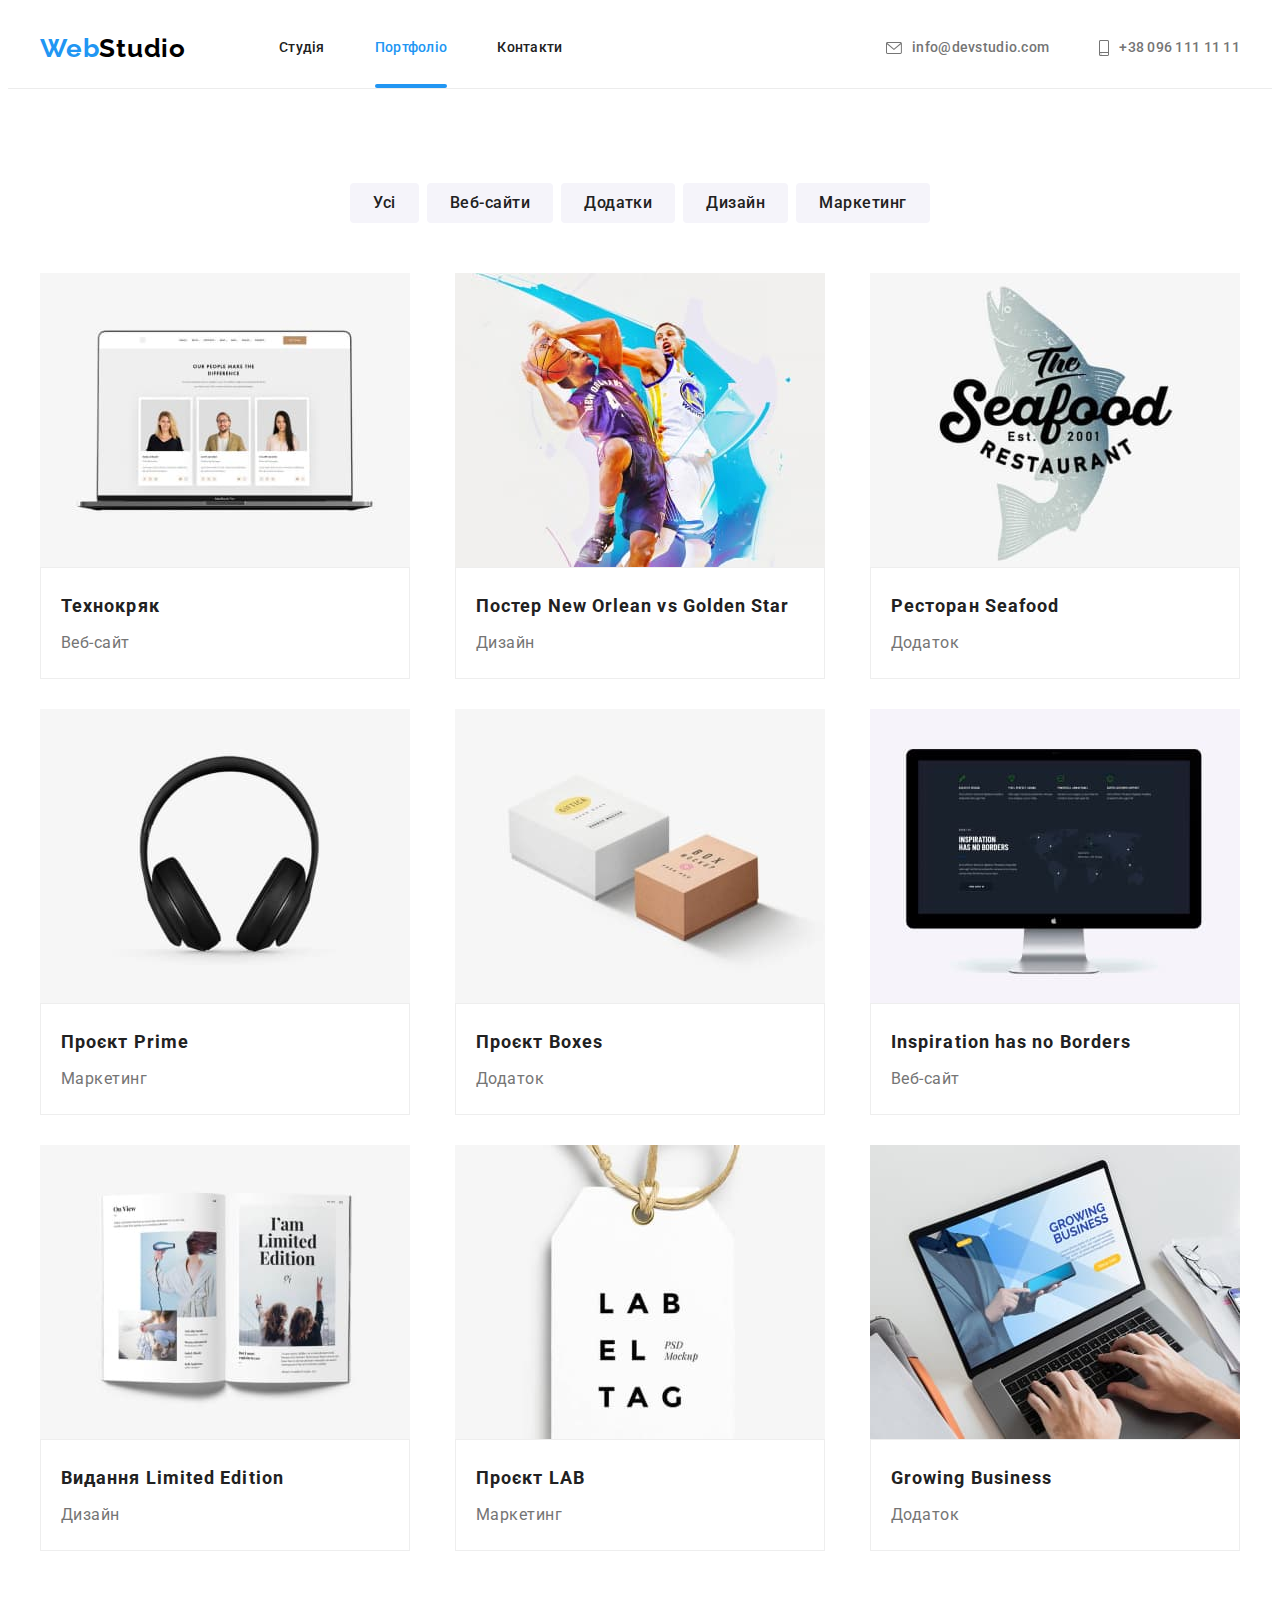
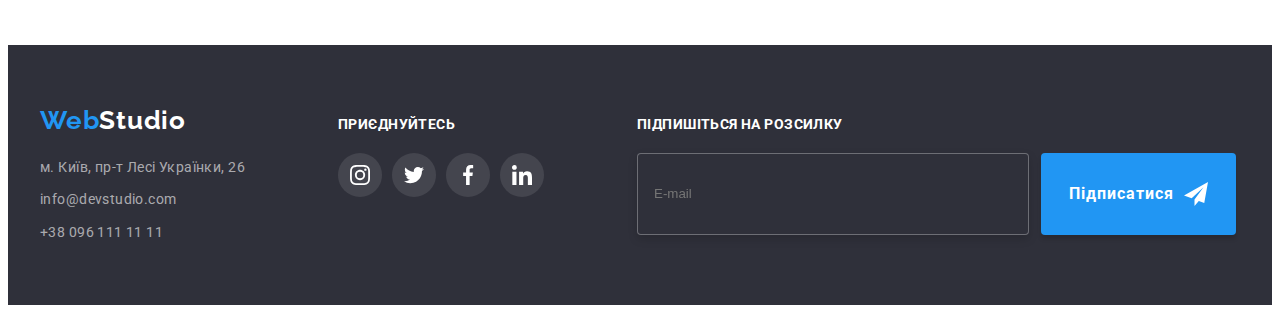
==== portfolio.html @ ab4fc5de "start" ====
<!DOCTYPE html>
<html lang="uk">
  <head>
    <meta charset="UTF-8" />
    <meta http-equiv="X-UA-Compatible" content="IE=edge" />
    <meta name="viewport" content="width=device-width, initial-scale=1.0" />
    <title>Портфоліо</title>
    <link rel="preconnect" href="https://fonts.googleapis.com" />
    <link rel="preconnect" href="https://fonts.gstatic.com" crossorigin />
    <link
      href="https://fonts.googleapis.com/css2?family=Raleway:wght@700&family=Roboto:wght@400;500;700;900&display=swap"
      rel="stylesheet"
    />
    <link
      rel="stylesheet"
      href="https://cdnjs.cloudflare.com/ajax/libs/modern-normalize/1.1.0/modern-normalize.min.css"
      integrity="sha512-wpPYUAdjBVSE4KJnH1VR1HeZfpl1ub8YT/NKx4PuQ5NmX2tKuGu6U/JRp5y+Y8XG2tV+wKQpNHVUX03MfMFn9Q=="
      crossorigin="anonymous"
      referrerpolicy="no-referrer"
    />
    <link rel="stylesheet" href="./css/styles.css" />
  </head>
  <body>
    <header class="header">
      <div class="container">
        <div class="header-nav">
          <nav class="nav">
            <a href="./index.html" lang="en" class="logo"
              >Web<span class="logo-black">Studio</span></a
            >
            <ul class="site-nav">
              <li class="link-nav"><a href="./index.html" class="link-menu">Студія</a></li>
              <li class="link-nav">
                <a href="./portfolio.html" class="link-current">Портфоліо</a>
              </li>
              <li class="link-nav"><a href="#" class="link-menu">Контакти</a></li>
            </ul>
          </nav>
          <ul class="contact">
            <li class="link-nav">
              <a href="mailto:info@devstudio.com" class="link">
                <svg class="contact-icon" width="16" height="12">
                  <use href="./images/icons.svg#icon-envelope"></use>
                </svg>
                info@devstudio.com
              </a>
            </li>
            <li class="link-nav">
              <a href="tel:+380961111111" class="link">
                <svg class="contact-icon" width="10" height="16">
                  <use href="./images/icons.svg#icon-smartphone"></use>
                </svg>
                +38 096 111 11 11</a
              >
            </li>
          </ul>
        </div>
      </div>
    </header>
    <main>
      <section class="section">
        <div class="container">
          <h1 class="visually-hidden">Портфоліо</h1>
          <h2 class="visually-hidden">Фільтр</h2>
          <ul class="filter">
            <li class="filter-liste"><button type="button" class="button">Усі</button></li>
            <li class="filter-liste"><button type="button" class="button">Веб-сайти</button></li>
            <li class="filter-liste"><button type="button" class="button">Додатки</button></li>
            <li class="filter-liste"><button type="button" class="button">Дизайн</button></li>
            <li class="filter-liste"><button type="button" class="button">Маркетинг</button></li>
          </ul>
          <h2 class="visually-hidden">Список робіт</h2>
          <ul class="list-work">
            <li class="portfolio-item">
              <div class="card-thumb">
                 <img src="./images/project1.jpg" alt="Макбук із зображенням трьох людей" width="370" />
              <div class="card-overlay">           
              <p class="text-overlay">Ресурс пропонує комплексні пропозиції з різним рівнем функціоналу та сервісів. Все це дозволить відвідувачу отримати вичерпні відомості про компанію чи приватну особу.</p>
              </div>
              </div>
              <div class="container-work">
                <h3 class="title-list">Технокряк</h3>
                <p>Веб-сайт</p>
              </div>
            </li>
            <li class="portfolio-item">
              <div class="card-thumb">
                 <img src="./images/project2.jpg" alt="Два баскетболіста з м'ячем" width="370" />
              <div class="card-overlay">           
              <p class="text-overlay">Ресурс пропонує комплексні пропозиції з різним рівнем функціоналу та сервісів. Все це дозволить відвідувачу отримати вичерпні відомості про компанію чи приватну особу.</p>
              </div>
              </div>
              <div class="container-work">
                <h3 class="title-list">Постер New Orlean vs Golden Star</h3>
                <p>Дизайн</p>
              </div>
            </li>
            <li class="portfolio-item">
              <div class="card-thumb">
                  <img src="./images/project3.jpg" alt="Логотип ресторану" width="370" />
              <div class="card-overlay">           
              <p class="text-overlay">Ресурс пропонує комплексні пропозиції з різним рівнем функціоналу та сервісів. Все це дозволить відвідувачу отримати вичерпні відомості про компанію чи приватну особу.</p>
              </div>
              </div>
              <div class="container-work">
                <h3 class="title-list">Ресторан Seafood</h3>
                <p>Додаток</p>
              </div>
            </li>
            <li class="portfolio-item">
              <div class="card-thumb">
                  <img src="./images/project4.jpg" alt="Чорні навушники" width="370" />
              <div class="card-overlay">           
              <p class="text-overlay">Ресурс пропонує комплексні пропозиції з різним рівнем функціоналу та сервісів. Все це дозволить відвідувачу отримати вичерпні відомості про компанію чи приватну особу.</p>
              </div>
              </div>
              <div class="container-work">
                <h3 class="title-list">Проєкт Prime</h3>
                <p>Маркетинг</p>
              </div>
            </li>
            <li class="portfolio-item">
              <div class="card-thumb">
                 <img src="./images/project5.jpg" alt="Дві картонні коробки" width="370" />
              <div class="card-overlay">           
              <p class="text-overlay">Ресурс пропонує комплексні пропозиції з різним рівнем функціоналу та сервісів. Все це дозволить відвідувачу отримати вичерпні відомості про компанію чи приватну особу.</p>
              </div>
              </div>
              <div class="container-work">
                <h3 class="title-list">Проєкт Boxes</h3>
                <p>Додаток</p>
              </div>
            </li>
            <li class="portfolio-item">
              <div class="card-thumb">
                  <img src="./images/project6.jpg" alt="Монітор із зображенням сайту" width="370" />
              <div class="card-overlay">           
              <p class="text-overlay">Ресурс пропонує комплексні пропозиції з різним рівнем функціоналу та сервісів. Все це дозволить відвідувачу отримати вичерпні відомості про компанію чи приватну особу.</p>
              </div>
              </div>
              <div class="container-work">
                <h3 class="title-list">Inspiration has no Borders</h3>
                <p>Веб-сайт</p>
              </div>
            </li>
            <li class="portfolio-item">
              <div class="card-thumb">
                   <img src="./images/project7.jpg" alt="Глянцевий журнал" width="370" />
              <div class="card-overlay">           
              <p class="text-overlay">Ресурс пропонує комплексні пропозиції з різним рівнем функціоналу та сервісів. Все це дозволить відвідувачу отримати вичерпні відомості про компанію чи приватну особу.</p>
              </div>
              </div>
              <div class="container-work">
                <h3 class="title-list">Видання Limited Edition</h3>
                <p>Дизайн</p>
              </div>
            </li>
            <li class="portfolio-item">
              <div class="card-thumb">
                  <img src="./images/project8.jpg" alt="Бірка" width="370" />
              <div class="card-overlay">           
              <p class="text-overlay">Ресурс пропонує комплексні пропозиції з різним рівнем функціоналу та сервісів. Все це дозволить відвідувачу отримати вичерпні відомості про компанію чи приватну особу.</p>
              </div>
              </div>
              <div class="container-work">
                <h3 class="title-list">Проєкт LAB</h3>
                <p>Маркетинг</p>
              </div>
            </li>
            <li class="portfolio-item">
              <div class="card-thumb">
                  <img src="./images/project9.jpg" alt="Людина працює за ноутбуком" width="370" />
              <div class="card-overlay">           
              <p class="text-overlay">Ресурс пропонує комплексні пропозиції з різним рівнем функціоналу та сервісів. Все це дозволить відвідувачу отримати вичерпні відомості про компанію чи приватну особу.</p>
              </div>
              </div>
              <div class="container-work">
                <h3 class="title-list">Growing Business</h3>
                <p>Додаток</p>
              </div>
            </li>
          </ul>
        </div>
      </section>
    </main>
    <footer>
      <div class="container">
        <div class="section-footer">
        <div class="section-address">
          <a href="./index.html" lang="en" class="logo-footer"
            >Web<span class="logo-white">Studio</span></a
          >
          <address class="address">
            <ul>
              <li class="link-footer">
                <a
                  class="map"
                  href="https://goo.gl/maps/W8Mo3k8APGKfxBTi7"
                  target="_blank"
                  rel="noopener noreferrer nofollow"
                >
                  <span class="contact-footer">м. Київ, пр-т Лесі Українки, 26</span></a
                >
              </li>
              <li class="link-footer">
                <a href="mailto:info@devstudio.com" lang="en" class="contact-footer"
                  >info@devstudio.com</a
                >
              </li>
              <li class="link-footer">
                <a href="tel:+380961111111" class="contact-footer">+38 096 111 11 11</a>
              </li>
            </ul>
          </address>
        </div>
        <div class="section-net-link">
          <h2 class="footer-titel">Приєднуйтесь</h2>
          <ul class="footer-net-list">
            <li class="footer-net-item">
              <a href="" class="footer-net-link">
                <svg class="footer-net-icon" width="20" height="20">
                  <use href="./images/icons.svg#icon-instagram"></use>
                </svg>
              </a>
            </li>
            <li class="footer-net-item">
              <a href="" class="footer-net-link">
                <svg class="footer-net-icon" width="20" height="20">
                  <use href="./images/icons.svg#icon-twitter"></use>
                </svg>
              </a>
            </li>
            <li class="footer-net-item">
              <a href="" class="footer-net-link">
                <svg class="footer-net-icon" width="20" height="20">
                  <use href="./images/icons.svg#icon-facebook"></use>
                </svg>
              </a>
            </li>
            <li class="footer-net-item">
              <a href="" class="footer-net-link">
                <svg class="footer-net-icon" width="20" height="20">
                  <use href="./images/icons.svg#icon-linkedin"></use>
                </svg>
              </a>
            </li>
          </ul>
        </div>

        <div class="form-box">
          <h3 class="footer-titel">Підпишіться на розсилку</h3>
          <form name="footer-form">
        <div class="footer-subscribe">
            <input class="footer-input" type="email" name="person-mail" placeholder="E-mail">      
          <button type="submit" class="form-footer-button">
            Підписатися
          <svg class="icon-send" width="24" height="24">
           <use href="./images/icons.svg#icon-icon-send"></use>
          </svg>
          </button>
        </div>
          </form>
        </div>

        </div>
        </div>
      </div>
    </footer>
  </body>
</html>
---- css/styles.css ----
:root {
--title-text-color: #212121; 
--primary-text-color: #757575; 
--accent-text-color: #2196F3;
--primary-white-color: #FFFFFF;
--secondary-white-color: #F5F5F5;
--tertiary-white-color: #F5F4FA;
--primary-dark-color: #2F303A;
--contact-footer-color: rgba(255, 255, 255, 0.6);
--logo-black-color: #000000;
--icon-color: #AFB1B8;
--border-form: rgba(33, 33, 33, 0.2);
}

body {
    font-family: 'Roboto', sans-serif;
    color: var(--primary-text-color);
    font-weight: 400;
    letter-spacing: 0.03em;
}
ul {
    list-style: none;
}
h1, h2, h3, h4, h5, h6, p, ul {
    margin: 0;
    padding: 0;
}
.container {
    width: 1200px;
    margin: 0 auto;
    padding: 0 15px;
}
.section,
.team,
.work,
.clients {
padding: 94px 0;
}
.preference{
padding: 94px 0 0;
}

/* хєдєр */
.header {
    background-color:var(--primary-white-color);
    font-weight: 500;
    font-size: 14px;
    line-height: 1.14;
    letter-spacing: 0.02em;
    border-bottom:1px solid rgba(236, 236, 236, 1);
}
.header-nav{
        display: flex;
        align-items: center;
        justify-content: space-between;
    }
.nav{
    display: flex;
    align-items: center;
    justify-content: space-between;
}
.site-nav {
    display: flex;
    align-items: center;
    justify-content: space-between;
}
.link-nav:not(:last-child){
    margin-right: 50px;
}
.contact {
    display: flex;
    align-items: center;
    justify-content: space-between;
}
.link {
    display: flex;
    align-items: center;
    justify-content: center;
    padding: 32px 0;
    color: var(--primary-text-color);
    text-decoration: none;
    transition-property: color;
    transition-duration: 250ms;
    transition-timing-function: cubic-bezier(0.4, 0, 0.2, 1);
}
.contact-icon {
    fill: currentColor;
    margin-right: 10px;
}
.site-nav :hover,
.site-nav :focus {
    color: var(--accent-text-color);
}
.link-menu {
    display: block;
    padding: 32px 0;
    color: var(--title-text-color);
    text-decoration: none;
    transition-property: color;
    transition-duration: 250ms;
    transition-timing-function: cubic-bezier(0.4, 0, 0.2, 1);
}
.link-current {
    position: relative;
    display: block;    
    padding: 32px 0;
    color: var(--accent-text-color);
    text-decoration: none;
}

.link-current::after {
    content: '';
    position: absolute;
    left: 0;
    bottom: 0;
    display: block;
    width: 100%;
    height: 4px;
    background-color: var(--accent-text-color);
    border-radius: 2px;

}

.contact :hover,
.contact :focus {
    color: var(--accent-text-color);
}
.logo, .logo-black {
    font-family: 'Raleway', sans-serif;
    font-weight: 700;
    font-size: 26px;
    line-height: 1.19;
    letter-spacing: 0.03em;
}
.logo {
    color: var(--accent-text-color);
    text-decoration: none;
    margin-right: 93px;
}
.logo-black {
    color: var(--logo-black-color);
}
/* мєйн */
.hero {
    background-color: var(--primary-dark-color);
    padding: 200px 0;
    text-align: center;  
}
.hero-title{
    width: 696px;
    margin: 0 auto;
    margin-bottom: 40px;
    color: var(--primary-white-color);
    font-weight: 900;
    font-size: 44px;
    line-height: 1.5;
    letter-spacing: 0.06em;
    text-transform: uppercase;
}
.button-hero {
    padding: 10px 32px;
    font-family: inherit;
    background-color: var(--accent-text-color);
    color: var(--primary-white-color);
    font-weight: 700;
    font-size: 16px;
    line-height: 1.87;
    letter-spacing: 0.06em;
    text-align: center;
    box-shadow: 0px 4px 4px rgba(0, 0, 0, 0.15);
    border-radius: 4px;
    border: 1px solid transparent;
    cursor: pointer;
}

/* модальне вікно */
.backdrop {
    position: fixed;
    top: 0;
    left: 0;
    width: 100%;
    height: 100%;
    background-color: rgba(0, 0, 0, 0.2);
    opacity: 1;
    transition: opacity 250ms, visibility 250ms;
    text-align: left;
}

.backdrop.is-hidden {
    opacity: 0;
    visibility: hidden;
    pointer-events: none;
}

.modal {
    position: absolute;
    top: 50%;
    left: 50%;
    transform: translate(-50%, -50%);
    padding: 40px 39px 40px 41px;

    min-width: 528px;
    min-height: 581px;

    background-color: var(--primary-white-color);
    box-shadow: 0px 1px 3px rgba(0, 0, 0, 0.12), 0px 1px 1px rgba(0, 0, 0, 0.14), 0px 2px 1px rgba(0, 0, 0, 0.2);
    border-radius: 4px;
}

/* form */

.modal-title {
    font-weight: 700;
    font-size: 20px;
    line-height: 1.15;
    text-align: center;
    letter-spacing: 0.03em;
    margin-bottom: 12px;
    z-index: 999999;
    
    color: var(--title-text-color);

}

.close-button {
    position: absolute;
    top: 8px;
    right: 8px;
    width: 30px;
    height: 30px;
    display: flex;
    align-items: center;
    justify-content: center;
    background-color: var(--primary-white-color);
    border: 1px solid rgba(0, 0, 0, 0.1);
    border-radius: 50%;
    cursor: pointer;
}

.close-button:hover .close-icon {
    fill: var(--accent-text-color);
}

.form-label {
    display: block;
    font-size: 12px;
    line-height: 1.17;
    letter-spacing: 0.01em;
    margin-bottom: 4px;
}

.form-control {
    position: relative;
    margin-bottom: 10px;
}

.form-input {
    width: 100%;
    height: 40px;
    padding: 11px 12px 11px 42px;
    border: 1px solid var(--border-form);
    border-radius: 4px;
    outline: none;
    cursor: pointer;
}

.form-input:hover,
.form-input:focus {
    border-color: var(--accent-text-color);
}

.form-icon {
    position: absolute;
    left: 12px;
    top: 50%;
    transform: translateY(-50%);
    fill: var(--title-text-color);
}

.form-input:hover + .form-icon,
.form-input:focus + .form-icon{
    fill: var(--accent-text-color);
}

.form-textarea {
    width: 100%;
    height: 120px;
    padding: 12px 16px;
    margin-bottom: 20px;
    border: 1px solid var(--border-form);
    border-radius: 4px;
    resize: none;
    outline: none;
    cursor: pointer;
}

.form-textarea:hover,
.form-textarea:focus {
    fill: var(--accent-text-color);
}

.checkbox-control {
    position: relative;
    display: flex;
    align-items: center;
    justify-content: center;
    margin-bottom: 30px;
}

.terms-contract {
    color: var(--accent-text-color);
}

.checkbox-input {
    appearance: none;
    -webkit-appearance: none;
    -moz-appearance: none;
}

.checkbox-label {
    display: block;
    margin-left: 8px;
    font-size: 14px;
    line-height: 1.71;
}

.icon-check {
    position: absolute;
    top: 50%;
    left: 8px;
    width: 16px;
    height: 15px;
    transform: translateY(-50%);
    border: 2px solid var(--title-text-color);
    border-radius: 2px;
    transition: background-color 250ms cubic-bezier(0.4, 0, 0.2, 1);
}

.checkbox-input:checked + .icon-check {
    background-color: var(--accent-text-color);
    border: 0;
}

.form-button {
    display: block;
    margin: 0 auto;
    padding: 10px 52px;
    font-family: inherit;
    background-color: var(--accent-text-color);
    color: var(--primary-white-color);
    font-weight: 700;
    font-size: 16px;
    line-height: 1.87;
    letter-spacing: 0.06em;
    text-align: center;
    box-shadow: 0px 4px 4px rgba(0, 0, 0, 0.15);
    border-radius: 4px;
    border: 1px solid transparent;
    cursor: pointer;
}

/* overlay */
.hero {
    max-width: 1600px;
    height: 600px;
    margin-left: auto;
    margin-right: auto;
    background-image: linear-gradient(
        rgba(47, 48, 58, 0.4),
        rgba(47, 48, 58, 0.4)
    ),
    url(../images/overlay.jpg);
}

.preference {
    font-size: 14px;
    line-height: 1.7;
}

.preference-link-icon{
    display: flex;
    justify-content: center;
    align-items: center;
    width: 270px;
    height: 120px;
    background: var(--tertiary-white-color);
    border-radius: 4px;
    margin-bottom: 30px;
}

.preference-list{
    display: flex;
}
.preference-paragraph{
    width: 270px;
}
.preference-paragraph:not(:last-child){
    margin-right: 30px;
}
.preference,
.work,
.clients {
    background-color: var(--primary-white-color);
}
.preference-title {
    color: var(--title-text-color);
    font-weight: 700;
    font-size: 14px;
    line-height: 1.14;
    text-transform: uppercase;
    margin-bottom: 10px;
}
.work-card {
    position: relative;
    display: flex;
    justify-content: center;
}
.work-card::before {
    content: '';
    position: absolute;
    bottom: 0;
    width: 100%;
    height: 70px;
    background-color:rgba(47, 48, 58, 0.8);
}
.activity-title {
    position: absolute;
    bottom: 0;
    padding: 27px 0;
    font-weight: 700;
    font-size: 14px;
    line-height: 1.14;
    text-align: center;
    letter-spacing: 0.03em;
    text-transform: uppercase;
    color: var(--primary-white-color)
}

.work-title,
.team-title,
.clients-title{
    color: var(--title-text-color);
    font-weight: 700;
    font-size: 36px;
    line-height: 1.17;
    text-align: center;
    margin-bottom: 50px;
}
.work-list {
    display: flex;
}
.work-paragraph:not(:last-child) {
    margin-right: 30px;
}
/* nasha komanda */
.team {
    background-color: var(--tertiary-white-color);
    font-size: 16px;
    line-height: 1.19;
}
.team-list {
    display: flex;
    gap: 30px;
}
.team-paragraph {
    box-shadow: 0px 1px 3px rgba(0, 0, 0, 0.12),
    0px 1px 1px rgba(0, 0, 0, 0.14),
    0px 2px 1px rgba(0, 0, 0, 0.2);
}
.container-card {
    padding: 30px;
    text-align: center;
    background: var(--primary-white-color);
    border-radius: 0px 0px 4px 4px;
}
.name {
    color: var(--title-text-color);
    font-weight: 500;
    font-size: 16px;
    line-height: 1.19;
    margin-bottom: 10px;
}
.specialty {
    margin-bottom: 16px;
}
.net-list {
    display: flex;
    justify-content: center;
    gap: 10px;
}
.net-link {
    width: 44px;
    height: 44px;
    display: flex;
    align-items: center;
    justify-content: center;
    background-color: var(--primary-white-color);
    border-radius: 50%;
    color: var(--icon-color);
    transition-property: color, background-color;
    transition-duration: 250ms;
    transition-timing-function: cubic-bezier(0.4, 0, 0.2, 1);
}
.net-icon {
    fill: currentColor;
}
.net-link:hover,
.net-link:focus{
    background-color: var(--accent-text-color);
    color: var(--primary-white-color);
}

.clients-list {
    display: flex;
    gap: 30px;
}
.clients-paragraph {
    width: calc((100% - 150px) / 6);
}

.clients-link {
    width: 100%;
    height: 92px;
    border: 1px solid #AFB1B8;
    border-radius: 4px;
    display: flex;
    align-items: center;
    justify-content: center;
    color: var(--icon-color);
    transition-property: color, border-color;
    transition-duration: 250ms;
    transition-timing-function: cubic-bezier(0.4, 0, 0.2, 1);
}
.clients-icon {
    fill: currentColor;
}
.clients-link:hover,
.clients-link:focus {
    border-color: var(--accent-text-color);
    color: var(--accent-text-color);
}
/* футер */
footer {
    background-color: var(--primary-dark-color);
    padding: 60px 0;
}
.logo-footer,
.logo-white {
    font-family: 'Raleway', sans-serif;
    font-weight: 700;
    font-size: 26px;
    line-height: 1.19;
    letter-spacing: 0.03em;
}
.logo-footer {
    color: var(--accent-text-color);
    text-decoration: none;
    display: block;
    margin-bottom: 20px;
}
.logo-white {
    color: var(--primary-white-color);
}
.address {
    font-style: normal;
    font-weight: 400;
    font-size: 14px;
    line-height: 1.7;
    letter-spacing: 0.03em;
    cursor: pointer;
}
.link-footer:not(:last-child){
    margin-bottom: 9px;
}
.contact-footer,
.contact-footer-map,
.map {
    text-decoration: none;
    transition-property: color;
    transition-duration: 250ms;
    transition-timing-function: cubic-bezier(0.4, 0, 0.2, 1);
}

.contact-footer-map,
.map {
    color: var(--primary-white-color);
}

.contact-footer {
    color: var(--contact-footer-color);
}

.address :hover,
.address :focus {
    color: var(--accent-text-color);
}

.footer-titel {
    font-size: 14px;
    line-height: 1.14;
    letter-spacing: 0.03em;
    text-transform: uppercase;
    color: var(--primary-white-color);
    margin-bottom: 20px;
}
.footer-net-list {
    display: flex;
    justify-content: center;
    gap: 10px;
}
.section-footer {
    display: flex;
    align-items: baseline;
    justify-content: flex-start;
    gap: 93px;
}
.section-net-link {
    display: flex;
    flex-direction: column;
}

.footer-net-link {
    width: 44px;
    height: 44px;
    display: flex;
    align-items: center;
    justify-content: center;
    background-color: rgba(255, 255, 255, 0.1);;
    border-radius: 50%;
    color: var(--primary-white-color);
    transition-property: background-color;
    transition-duration: 250ms;
    transition-timing-function: cubic-bezier(0.4, 0, 0.2, 1);
}

.footer-net-icon {
    fill: currentColor;
}

.footer-net-link:hover,
.footer-net-link:focus {
    background-color: var(--accent-text-color);
}

.form-box {
    display: flex;
    flex-direction: column;
}

.footer-subscribe {
    display: flex;
    justify-content: center;
    gap: 12px;
}

.footer-input {
    width: 358px;
    height: 50px;
    border: 1px solid rgba(255, 255, 255, 0.3);
    filter: drop-shadow(0px 4px 4px rgba(0, 0, 0, 0.15));
    border-radius: 4px;
    background-color: var(--primary-dark-color);
    padding: 15px 16px;
    color: rgba(255, 255, 255, 0.6);;
    outline: none;
}

.form-footer-button {
    display: flex;
    align-items: center;
    gap: 10px;
    padding: 10px 28px;
    font-family: inherit;
    background-color: var(--accent-text-color);
    color: var(--primary-white-color);
    fill: var(--primary-white-color);
    font-weight: 700;
    font-size: 16px;
    line-height: 1.87;
    letter-spacing: 0.06em;
    text-align: center;
    box-shadow: 0px 4px 4px rgba(0, 0, 0, 0.15);
    border-radius: 4px;
    border: none;
    cursor: pointer;
}

/* portfolio */
.portfolio {
    background-color: var(--primary-white-color);
}
.filter {
    display: flex;
    justify-content: center;
    margin-bottom: 50px;
}
.filter-liste:not(:last-child) {
    margin-right: 8px;
}
.button {
    font-family: 'Roboto', sans-serif;
    color: var(--title-text-color);
    background-color: var(--tertiary-white-color);
    font-weight: 500;
    font-size: 16px;
    line-height: 1.62;
    letter-spacing: 0.03em;
    text-align: center;
    padding: 6px 22px;
    border-radius: 4px;
    cursor: pointer;
    border: 1px solid transparent;
    transition-property: color, background-color, box-shadow;
    transition-duration: 250ms;
    transition-timing-function: cubic-bezier(0.4, 0, 0.2, 1);
}
.filter .button:hover,
.filter .button:focus {
    color: var(--primary-white-color);
    background-color: var(--accent-text-color);
    box-shadow: 0px 3px 1px rgba(0, 0, 0, 0.1), 0px 1px 2px rgba(0, 0, 0, 0.08), 0px 2px 2px rgba(0, 0, 0, 0.12);
}
.list-work{
    display: flex;
    justify-content: space-between;
    flex-wrap: wrap;
    gap: 30px;
}
.list-work {
    font-size: 16px;
    line-height: 1.87;
}

.card-thumb {
    position: relative;
    overflow: hidden;
}
.card-thumb:hover .card-overlay,
.card-thumb:focus .card-overlay{
    opacity: 1;
    transform: translateY(0);
}
.card-overlay {
    position: absolute;
    top: 0;
    left: 0;
    width: 100%;
    height: 100%;
    background-color:rgba(33, 150, 243, 0.9);

    transform: translateY(100%);
    opacity: 0;
    transition: transform 250ms cubic-bezier(0.4, 0, 0.2, 1),
    opacity 250ms cubic-bezier(0.4, 0, 0.2, 1);
}

.text-overlay {
    padding: 63px 24px;
    font-weight: 400;
    font-size: 18px;
    line-height: 1.56;
    letter-spacing: 0.03em;
    color: var(--primary-white-color);
    
}

.container-work {
    padding: 20px;
    background: var(--primary-white-color);
    border: 1px solid #EEEEEE;
}
.portfolio-item{
    transition-property: box-shadow;
    transition-duration: 250ms;
    transition-timing-function: cubic-bezier(0.4, 0, 0.2, 1);
    cursor: pointer;
}
.portfolio-item:hover{
    box-shadow: 0px 1px 1px rgba(0, 0, 0, 0.12), 0px 4px 4px rgba(0, 0, 0, 0.06), 1px 4px 6px rgba(0, 0, 0, 0.16);
}
.title-list {
    color: var(--title-text-color);
    font-weight: 700;
    font-size: 18px;
    line-height: 2;
    letter-spacing: 0.06em;
    margin-bottom: 4px;
}
img {
    display: block;
    max-width: 100%;
    height: auto;
}

.visually-hidden {
    position: absolute;
    white-space: nowrap;
    width: 1px;
    height: 1px;
    overflow: hidden;
    border: 0;
    padding: 0;
    clip: rect(0 0 0 0);
    clip-path: inset(50%);
    margin: -1px;
}
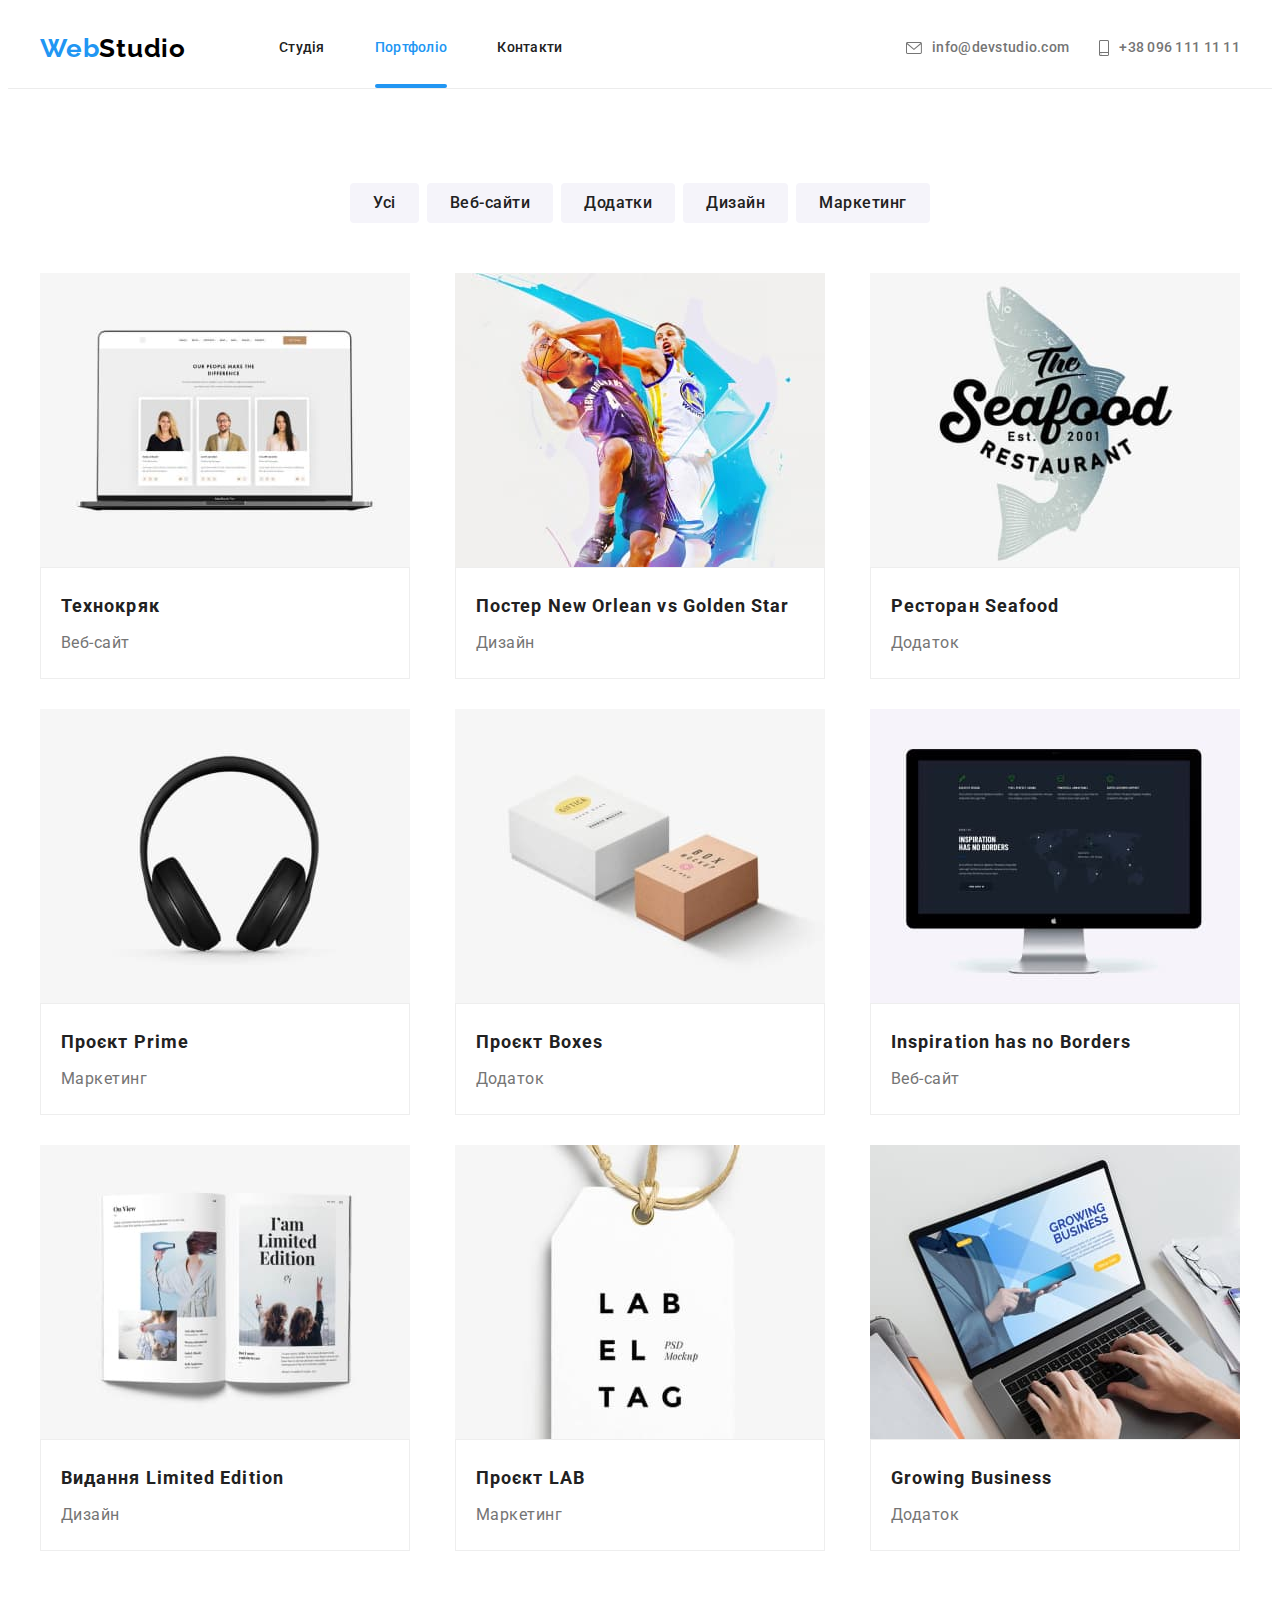
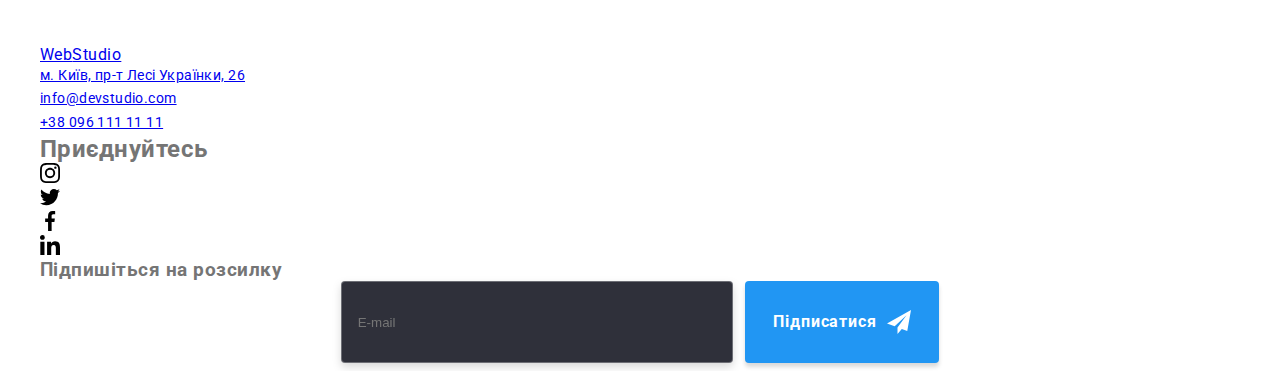
==== commit edc2de98: "bem" ====
--- a/portfolio.html
+++ b/portfolio.html
@@ -23,36 +23,29 @@
   <body>
     <header class="header">
       <div class="container">
-        <div class="header-nav">
+        <div class="header__nav-link">
           <nav class="nav">
-            <a href="./index.html" lang="en" class="logo"
-              >Web<span class="logo-black">Studio</span></a
+            <a class="logo" href="./index.html" lang="en" 
+              >Web<span class="logo__header">Studio</span></a
             >
-            <ul class="site-nav">
-              <li class="link-nav"><a href="./index.html" class="link-menu">Студія</a></li>
-              <li class="link-nav">
-                <a href="./portfolio.html" class="link-current">Портфоліо</a>
-              </li>
-              <li class="link-nav"><a href="#" class="link-menu">Контакти</a></li>
+            <ul class="nav__list">
+              <li class="nav__item"><a href="./index.html" class="nav__link">Студія</a></li>
+              <li class="nav__item"><a href="./portfolio.html" class="nav__link nav__link--current">Портфоліо</a></li>
+              <li class="nav__item"><a href="#" class="nav__link">Контакти</a></li>
             </ul>
           </nav>
-          <ul class="contact">
-            <li class="link-nav">
-              <a href="mailto:info@devstudio.com" class="link">
-                <svg class="contact-icon" width="16" height="12">
-                  <use href="./images/icons.svg#icon-envelope"></use>
-                </svg>
-                info@devstudio.com
-              </a>
-            </li>
-            <li class="link-nav">
-              <a href="tel:+380961111111" class="link">
-                <svg class="contact-icon" width="10" height="16">
-                  <use href="./images/icons.svg#icon-smartphone"></use>
-                </svg>
-                +38 096 111 11 11</a
-              >
-            </li>
+          <ul class="header__contact">
+            <li>
+              <a href="mailto:info@devstudio.com" class="header__link">
+                <svg class="header__icon" width="16" height="12">
+                <use href="./images/icons.svg#icon-envelope"></use></svg>                
+               info@devstudio.com </a>
+            </li>
+            <li>
+              <a href="tel:+380961111111" class="header__link">
+                 <svg class="header__icon" width="10" height="16">
+                <use href="./images/icons.svg#icon-smartphone"></use></svg>               
+                +38 096 111 11 11</a></li>
           </ul>
         </div>
       </div>
@@ -199,7 +192,7 @@
                   target="_blank"
                   rel="noopener noreferrer nofollow"
                 >
-                  <span class="contact-footer">м. Київ, пр-т Лесі Українки, 26</span></a
+                  <span class="contact-footer-map">м. Київ, пр-т Лесі Українки, 26</span></a
                 >
               </li>
               <li class="link-footer">
@@ -250,21 +243,21 @@
         <div class="form-box">
           <h3 class="footer-titel">Підпишіться на розсилку</h3>
           <form name="footer-form">
-        <div class="footer-subscribe">
-            <input class="footer-input" type="email" name="person-mail" placeholder="E-mail">      
-          <button type="submit" class="form-footer-button">
-            Підписатися
-          <svg class="icon-send" width="24" height="24">
-           <use href="./images/icons.svg#icon-icon-send"></use>
-          </svg>
-          </button>
-        </div>
+            <div class="footer-subscribe">
+              <input class="footer-input" type="email" name="person-mail" placeholder="E-mail">      
+              <button type="submit" class="form-footer-button">
+                Підписатися
+                <svg class="icon-send" width="24" height="24">
+                  <use href="./images/icons.svg#icon-icon-send"></use>
+                </svg>
+              </button>
+            </div>
           </form>
         </div>
-
-        </div>
-        </div>
+        
       </div>
-    </footer>
+    </div>
+  </div>
+</footer>
   </body>
 </html>
--- a/css/styles.css
+++ b/css/styles.css
@@ -49,7 +49,7 @@
     letter-spacing: 0.02em;
     border-bottom:1px solid rgba(236, 236, 236, 1);
 }
-.header-nav{
+.header__nav-link{
         display: flex;
         align-items: center;
         justify-content: space-between;
@@ -59,20 +59,21 @@
     align-items: center;
     justify-content: space-between;
 }
-.site-nav {
+.nav__list {
     display: flex;
     align-items: center;
     justify-content: space-between;
 }
-.link-nav:not(:last-child){
+.nav__item:not(:last-child){
     margin-right: 50px;
 }
-.contact {
-    display: flex;
+.header__contact {
+    display: flex;
+    gap: 30px;
     align-items: center;
     justify-content: space-between;
 }
-.link {
+.header__link {
     display: flex;
     align-items: center;
     justify-content: center;
@@ -83,15 +84,15 @@
     transition-duration: 250ms;
     transition-timing-function: cubic-bezier(0.4, 0, 0.2, 1);
 }
-.contact-icon {
+.header__icon {
     fill: currentColor;
     margin-right: 10px;
 }
-.site-nav :hover,
-.site-nav :focus {
+.nav__list :hover,
+.nav__list :focus {
     color: var(--accent-text-color);
 }
-.link-menu {
+.nav__link {
     display: block;
     padding: 32px 0;
     color: var(--title-text-color);
@@ -100,7 +101,7 @@
     transition-duration: 250ms;
     transition-timing-function: cubic-bezier(0.4, 0, 0.2, 1);
 }
-.link-current {
+.nav__link--current {
     position: relative;
     display: block;    
     padding: 32px 0;
@@ -108,7 +109,7 @@
     text-decoration: none;
 }
 
-.link-current::after {
+.nav__link--current::after {
     content: '';
     position: absolute;
     left: 0;
@@ -121,11 +122,11 @@
 
 }
 
-.contact :hover,
-.contact :focus {
+.header__contact :hover,
+.header__contact :focus {
     color: var(--accent-text-color);
 }
-.logo, .logo-black {
+.logo, .logo__header {
     font-family: 'Raleway', sans-serif;
     font-weight: 700;
     font-size: 26px;
@@ -135,10 +136,10 @@
 .logo {
     color: var(--accent-text-color);
     text-decoration: none;
+}
+.logo__header {
+    color: var(--logo-black-color);
     margin-right: 93px;
-}
-.logo-black {
-    color: var(--logo-black-color);
 }
 /* мєйн */
 .hero {
@@ -146,7 +147,7 @@
     padding: 200px 0;
     text-align: center;  
 }
-.hero-title{
+.hero__title{
     width: 696px;
     margin: 0 auto;
     margin-bottom: 40px;
@@ -157,7 +158,7 @@
     letter-spacing: 0.06em;
     text-transform: uppercase;
 }
-.button-hero {
+.button__hero {
     padding: 10px 32px;
     font-family: inherit;
     background-color: var(--accent-text-color);
@@ -172,6 +173,334 @@
     border: 1px solid transparent;
     cursor: pointer;
 }
+
+/* overlay */
+.hero {
+    max-width: 1600px;
+    height: 600px;
+    margin-left: auto;
+    margin-right: auto;
+    background-image: linear-gradient(
+        rgba(47, 48, 58, 0.4),
+        rgba(47, 48, 58, 0.4)
+    ),
+    url(../images/overlay.jpg);
+}
+
+/* preference */
+.preference {
+    font-size: 14px;
+    line-height: 1.7;
+}
+
+.preference__card{
+    display: flex;
+    justify-content: center;
+    align-items: center;
+    width: 270px;
+    height: 120px;
+    background: var(--tertiary-white-color);
+    border-radius: 4px;
+    margin-bottom: 30px;
+}
+
+.preference__list{
+    display: flex;
+}
+.preference__item{
+    width: 270px;
+}
+.preference__item:not(:last-child){
+    margin-right: 30px;
+}
+.preference,
+.work,
+.clients {
+    background-color: var(--primary-white-color);
+}
+.preference__title {
+    color: var(--title-text-color);
+    font-weight: 700;
+    font-size: 14px;
+    line-height: 1.14;
+    text-transform: uppercase;
+    margin-bottom: 10px;
+}
+
+/* work */
+.work__card {
+    position: relative;
+    display: flex;
+    justify-content: center;
+}
+.work__card::before {
+    content: '';
+    position: absolute;
+    bottom: 0;
+    width: 100%;
+    height: 70px;
+    background-color:rgba(47, 48, 58, 0.8);
+}
+.work__activity-title {
+    position: absolute;
+    bottom: 0;
+    padding: 27px 0;
+    font-weight: 700;
+    font-size: 14px;
+    line-height: 1.14;
+    text-align: center;
+    letter-spacing: 0.03em;
+    text-transform: uppercase;
+    color: var(--primary-white-color)
+}
+
+.work__title,
+.team__title,
+.clients__title{
+    color: var(--title-text-color);
+    font-weight: 700;
+    font-size: 36px;
+    line-height: 1.17;
+    text-align: center;
+    margin-bottom: 50px;
+}
+.work__list {
+    display: flex;
+}
+.work__item:not(:last-child) {
+    margin-right: 30px;
+}
+/* team */
+.team {
+    background-color: var(--tertiary-white-color);
+    font-size: 16px;
+    line-height: 1.19;
+}
+.team__list {
+    display: flex;
+    gap: 30px;
+}
+.team__item {
+    box-shadow: 0px 1px 3px rgba(0, 0, 0, 0.12),
+    0px 1px 1px rgba(0, 0, 0, 0.14),
+    0px 2px 1px rgba(0, 0, 0, 0.2);
+}
+.team__card {
+    padding: 30px;
+    text-align: center;
+    background: var(--primary-white-color);
+    border-radius: 0px 0px 4px 4px;
+}
+.team__name {
+    color: var(--title-text-color);
+    font-weight: 500;
+    font-size: 16px;
+    line-height: 1.19;
+    margin-bottom: 10px;
+}
+.team__specialty {
+    margin-bottom: 16px;
+}
+.team__net-list {
+    display: flex;
+    justify-content: center;
+    gap: 10px;
+}
+.team__net-link {
+    width: 44px;
+    height: 44px;
+    display: flex;
+    align-items: center;
+    justify-content: center;
+    background-color: var(--primary-white-color);
+    border-radius: 50%;
+    color: var(--icon-color);
+    transition-property: color, background-color;
+    transition-duration: 250ms;
+    transition-timing-function: cubic-bezier(0.4, 0, 0.2, 1);
+}
+.team__net-icon {
+    fill: currentColor;
+}
+.team__net-link:hover,
+.team__net-link:focus{
+    background-color: var(--accent-text-color);
+    color: var(--primary-white-color);
+}
+
+/* clients */
+.clients__list {
+    display: flex;
+    gap: 30px;
+}
+.clients__item {
+    width: calc((100% - 150px) / 6);
+}
+
+.clients__link {
+    width: 100%;
+    height: 92px;
+    border: 1px solid #AFB1B8;
+    border-radius: 4px;
+    display: flex;
+    align-items: center;
+    justify-content: center;
+    color: var(--icon-color);
+    transition-property: color, border-color;
+    transition-duration: 250ms;
+    transition-timing-function: cubic-bezier(0.4, 0, 0.2, 1);
+}
+.clients__icon {
+    fill: currentColor;
+}
+.clients__link:hover,
+.clients__link:focus {
+    border-color: var(--accent-text-color);
+    color: var(--accent-text-color);
+}
+/* футер */
+.footer {
+    background-color: var(--primary-dark-color);
+    padding: 60px 0;
+}
+.footer__section {
+    display: flex;
+    align-items: baseline;
+    justify-content: flex-start;
+    gap: 93px;
+}
+.logo__footer {
+    display: inline-block;
+    font-family: 'Raleway', sans-serif;
+    font-weight: 700;
+    font-size: 26px;
+    line-height: 1.19;
+    letter-spacing: 0.03em;
+    color: var(--primary-white-color);
+    margin-bottom: 20px;
+}
+
+.address {
+    font-style: normal;
+    font-weight: 400;
+    font-size: 14px;
+    line-height: 1.7;
+    letter-spacing: 0.03em;
+    cursor: pointer;
+}
+.address__item:not(:last-child){
+    margin-bottom: 9px;
+}
+.address__link,
+.address__link-map,
+.address__map {
+    text-decoration: none;
+    transition-property: color;
+    transition-duration: 250ms;
+    transition-timing-function: cubic-bezier(0.4, 0, 0.2, 1);
+}
+
+.address__link-map,
+.address__map {
+    color: var(--primary-white-color);
+}
+
+.address__link {
+    color: var(--contact-footer-color);
+}
+
+.address :hover,
+.address :focus {
+    color: var(--accent-text-color);
+}
+
+.footer__net-link {
+    display: flex;
+    justify-content: center;
+    gap: 10px;
+}
+
+.footer__titel {
+    font-size: 14px;
+    line-height: 1.14;
+    letter-spacing: 0.03em;
+    text-transform: uppercase;
+    color: var(--primary-white-color);
+    margin-bottom: 20px;
+}
+
+.footer__net-section {
+    display: flex;
+    flex-direction: column;
+}
+
+.footer__net-link {
+    width: 44px;
+    height: 44px;
+    display: flex;
+    align-items: center;
+    justify-content: center;
+    background-color: rgba(255, 255, 255, 0.1);;
+    border-radius: 50%;
+    color: var(--primary-white-color);
+    transition-property: background-color;
+    transition-duration: 250ms;
+    transition-timing-function: cubic-bezier(0.4, 0, 0.2, 1);
+}
+
+.footer__net-icon {
+    fill: currentColor;
+}
+
+.footer__net-link:hover,
+.footer__net-link:focus {
+    background-color: var(--accent-text-color);
+}
+
+.form-box {
+    display: flex;
+    flex-direction: column;
+    margin: right auto;
+}
+
+.footer-subscribe {
+    display: flex;
+    justify-content: center;
+    gap: 12px;
+}
+
+.footer-input {
+    width: 358px;
+    height: 50px;
+    border: 1px solid rgba(255, 255, 255, 0.3);
+    filter: drop-shadow(0px 4px 4px rgba(0, 0, 0, 0.15));
+    border-radius: 4px;
+    background-color: var(--primary-dark-color);
+    padding: 15px 16px;
+    color: rgba(255, 255, 255, 0.6);;
+    outline: none;
+}
+
+.form-footer-button {
+    display: flex;
+    align-items: center;
+    gap: 10px;
+    padding: 10px 28px;
+    font-family: inherit;
+    background-color: var(--accent-text-color);
+    color: var(--primary-white-color);
+    fill: var(--primary-white-color);
+    font-weight: 700;
+    font-size: 16px;
+    line-height: 1.87;
+    letter-spacing: 0.06em;
+    text-align: center;
+    box-shadow: 0px 4px 4px rgba(0, 0, 0, 0.15);
+    border-radius: 4px;
+    border: none;
+    cursor: pointer;
+}
+
 
 /* модальне вікно */
 .backdrop {
@@ -217,7 +546,7 @@
     letter-spacing: 0.03em;
     margin-bottom: 12px;
     z-index: 999999;
-    
+
     color: var(--title-text-color);
 
 }
@@ -277,8 +606,8 @@
     fill: var(--title-text-color);
 }
 
-.form-input:hover + .form-icon,
-.form-input:focus + .form-icon{
+.form-input:hover+.form-icon,
+.form-input:focus+.form-icon {
     fill: var(--accent-text-color);
 }
 
@@ -336,7 +665,7 @@
     transition: background-color 250ms cubic-bezier(0.4, 0, 0.2, 1);
 }
 
-.checkbox-input:checked + .icon-check {
+.checkbox-input:checked+.icon-check {
     background-color: var(--accent-text-color);
     border: 0;
 }
@@ -356,332 +685,6 @@
     box-shadow: 0px 4px 4px rgba(0, 0, 0, 0.15);
     border-radius: 4px;
     border: 1px solid transparent;
-    cursor: pointer;
-}
-
-/* overlay */
-.hero {
-    max-width: 1600px;
-    height: 600px;
-    margin-left: auto;
-    margin-right: auto;
-    background-image: linear-gradient(
-        rgba(47, 48, 58, 0.4),
-        rgba(47, 48, 58, 0.4)
-    ),
-    url(../images/overlay.jpg);
-}
-
-.preference {
-    font-size: 14px;
-    line-height: 1.7;
-}
-
-.preference-link-icon{
-    display: flex;
-    justify-content: center;
-    align-items: center;
-    width: 270px;
-    height: 120px;
-    background: var(--tertiary-white-color);
-    border-radius: 4px;
-    margin-bottom: 30px;
-}
-
-.preference-list{
-    display: flex;
-}
-.preference-paragraph{
-    width: 270px;
-}
-.preference-paragraph:not(:last-child){
-    margin-right: 30px;
-}
-.preference,
-.work,
-.clients {
-    background-color: var(--primary-white-color);
-}
-.preference-title {
-    color: var(--title-text-color);
-    font-weight: 700;
-    font-size: 14px;
-    line-height: 1.14;
-    text-transform: uppercase;
-    margin-bottom: 10px;
-}
-.work-card {
-    position: relative;
-    display: flex;
-    justify-content: center;
-}
-.work-card::before {
-    content: '';
-    position: absolute;
-    bottom: 0;
-    width: 100%;
-    height: 70px;
-    background-color:rgba(47, 48, 58, 0.8);
-}
-.activity-title {
-    position: absolute;
-    bottom: 0;
-    padding: 27px 0;
-    font-weight: 700;
-    font-size: 14px;
-    line-height: 1.14;
-    text-align: center;
-    letter-spacing: 0.03em;
-    text-transform: uppercase;
-    color: var(--primary-white-color)
-}
-
-.work-title,
-.team-title,
-.clients-title{
-    color: var(--title-text-color);
-    font-weight: 700;
-    font-size: 36px;
-    line-height: 1.17;
-    text-align: center;
-    margin-bottom: 50px;
-}
-.work-list {
-    display: flex;
-}
-.work-paragraph:not(:last-child) {
-    margin-right: 30px;
-}
-/* nasha komanda */
-.team {
-    background-color: var(--tertiary-white-color);
-    font-size: 16px;
-    line-height: 1.19;
-}
-.team-list {
-    display: flex;
-    gap: 30px;
-}
-.team-paragraph {
-    box-shadow: 0px 1px 3px rgba(0, 0, 0, 0.12),
-    0px 1px 1px rgba(0, 0, 0, 0.14),
-    0px 2px 1px rgba(0, 0, 0, 0.2);
-}
-.container-card {
-    padding: 30px;
-    text-align: center;
-    background: var(--primary-white-color);
-    border-radius: 0px 0px 4px 4px;
-}
-.name {
-    color: var(--title-text-color);
-    font-weight: 500;
-    font-size: 16px;
-    line-height: 1.19;
-    margin-bottom: 10px;
-}
-.specialty {
-    margin-bottom: 16px;
-}
-.net-list {
-    display: flex;
-    justify-content: center;
-    gap: 10px;
-}
-.net-link {
-    width: 44px;
-    height: 44px;
-    display: flex;
-    align-items: center;
-    justify-content: center;
-    background-color: var(--primary-white-color);
-    border-radius: 50%;
-    color: var(--icon-color);
-    transition-property: color, background-color;
-    transition-duration: 250ms;
-    transition-timing-function: cubic-bezier(0.4, 0, 0.2, 1);
-}
-.net-icon {
-    fill: currentColor;
-}
-.net-link:hover,
-.net-link:focus{
-    background-color: var(--accent-text-color);
-    color: var(--primary-white-color);
-}
-
-.clients-list {
-    display: flex;
-    gap: 30px;
-}
-.clients-paragraph {
-    width: calc((100% - 150px) / 6);
-}
-
-.clients-link {
-    width: 100%;
-    height: 92px;
-    border: 1px solid #AFB1B8;
-    border-radius: 4px;
-    display: flex;
-    align-items: center;
-    justify-content: center;
-    color: var(--icon-color);
-    transition-property: color, border-color;
-    transition-duration: 250ms;
-    transition-timing-function: cubic-bezier(0.4, 0, 0.2, 1);
-}
-.clients-icon {
-    fill: currentColor;
-}
-.clients-link:hover,
-.clients-link:focus {
-    border-color: var(--accent-text-color);
-    color: var(--accent-text-color);
-}
-/* футер */
-footer {
-    background-color: var(--primary-dark-color);
-    padding: 60px 0;
-}
-.logo-footer,
-.logo-white {
-    font-family: 'Raleway', sans-serif;
-    font-weight: 700;
-    font-size: 26px;
-    line-height: 1.19;
-    letter-spacing: 0.03em;
-}
-.logo-footer {
-    color: var(--accent-text-color);
-    text-decoration: none;
-    display: block;
-    margin-bottom: 20px;
-}
-.logo-white {
-    color: var(--primary-white-color);
-}
-.address {
-    font-style: normal;
-    font-weight: 400;
-    font-size: 14px;
-    line-height: 1.7;
-    letter-spacing: 0.03em;
-    cursor: pointer;
-}
-.link-footer:not(:last-child){
-    margin-bottom: 9px;
-}
-.contact-footer,
-.contact-footer-map,
-.map {
-    text-decoration: none;
-    transition-property: color;
-    transition-duration: 250ms;
-    transition-timing-function: cubic-bezier(0.4, 0, 0.2, 1);
-}
-
-.contact-footer-map,
-.map {
-    color: var(--primary-white-color);
-}
-
-.contact-footer {
-    color: var(--contact-footer-color);
-}
-
-.address :hover,
-.address :focus {
-    color: var(--accent-text-color);
-}
-
-.footer-titel {
-    font-size: 14px;
-    line-height: 1.14;
-    letter-spacing: 0.03em;
-    text-transform: uppercase;
-    color: var(--primary-white-color);
-    margin-bottom: 20px;
-}
-.footer-net-list {
-    display: flex;
-    justify-content: center;
-    gap: 10px;
-}
-.section-footer {
-    display: flex;
-    align-items: baseline;
-    justify-content: flex-start;
-    gap: 93px;
-}
-.section-net-link {
-    display: flex;
-    flex-direction: column;
-}
-
-.footer-net-link {
-    width: 44px;
-    height: 44px;
-    display: flex;
-    align-items: center;
-    justify-content: center;
-    background-color: rgba(255, 255, 255, 0.1);;
-    border-radius: 50%;
-    color: var(--primary-white-color);
-    transition-property: background-color;
-    transition-duration: 250ms;
-    transition-timing-function: cubic-bezier(0.4, 0, 0.2, 1);
-}
-
-.footer-net-icon {
-    fill: currentColor;
-}
-
-.footer-net-link:hover,
-.footer-net-link:focus {
-    background-color: var(--accent-text-color);
-}
-
-.form-box {
-    display: flex;
-    flex-direction: column;
-}
-
-.footer-subscribe {
-    display: flex;
-    justify-content: center;
-    gap: 12px;
-}
-
-.footer-input {
-    width: 358px;
-    height: 50px;
-    border: 1px solid rgba(255, 255, 255, 0.3);
-    filter: drop-shadow(0px 4px 4px rgba(0, 0, 0, 0.15));
-    border-radius: 4px;
-    background-color: var(--primary-dark-color);
-    padding: 15px 16px;
-    color: rgba(255, 255, 255, 0.6);;
-    outline: none;
-}
-
-.form-footer-button {
-    display: flex;
-    align-items: center;
-    gap: 10px;
-    padding: 10px 28px;
-    font-family: inherit;
-    background-color: var(--accent-text-color);
-    color: var(--primary-white-color);
-    fill: var(--primary-white-color);
-    font-weight: 700;
-    font-size: 16px;
-    line-height: 1.87;
-    letter-spacing: 0.06em;
-    text-align: center;
-    box-shadow: 0px 4px 4px rgba(0, 0, 0, 0.15);
-    border-radius: 4px;
-    border: none;
     cursor: pointer;
 }
 
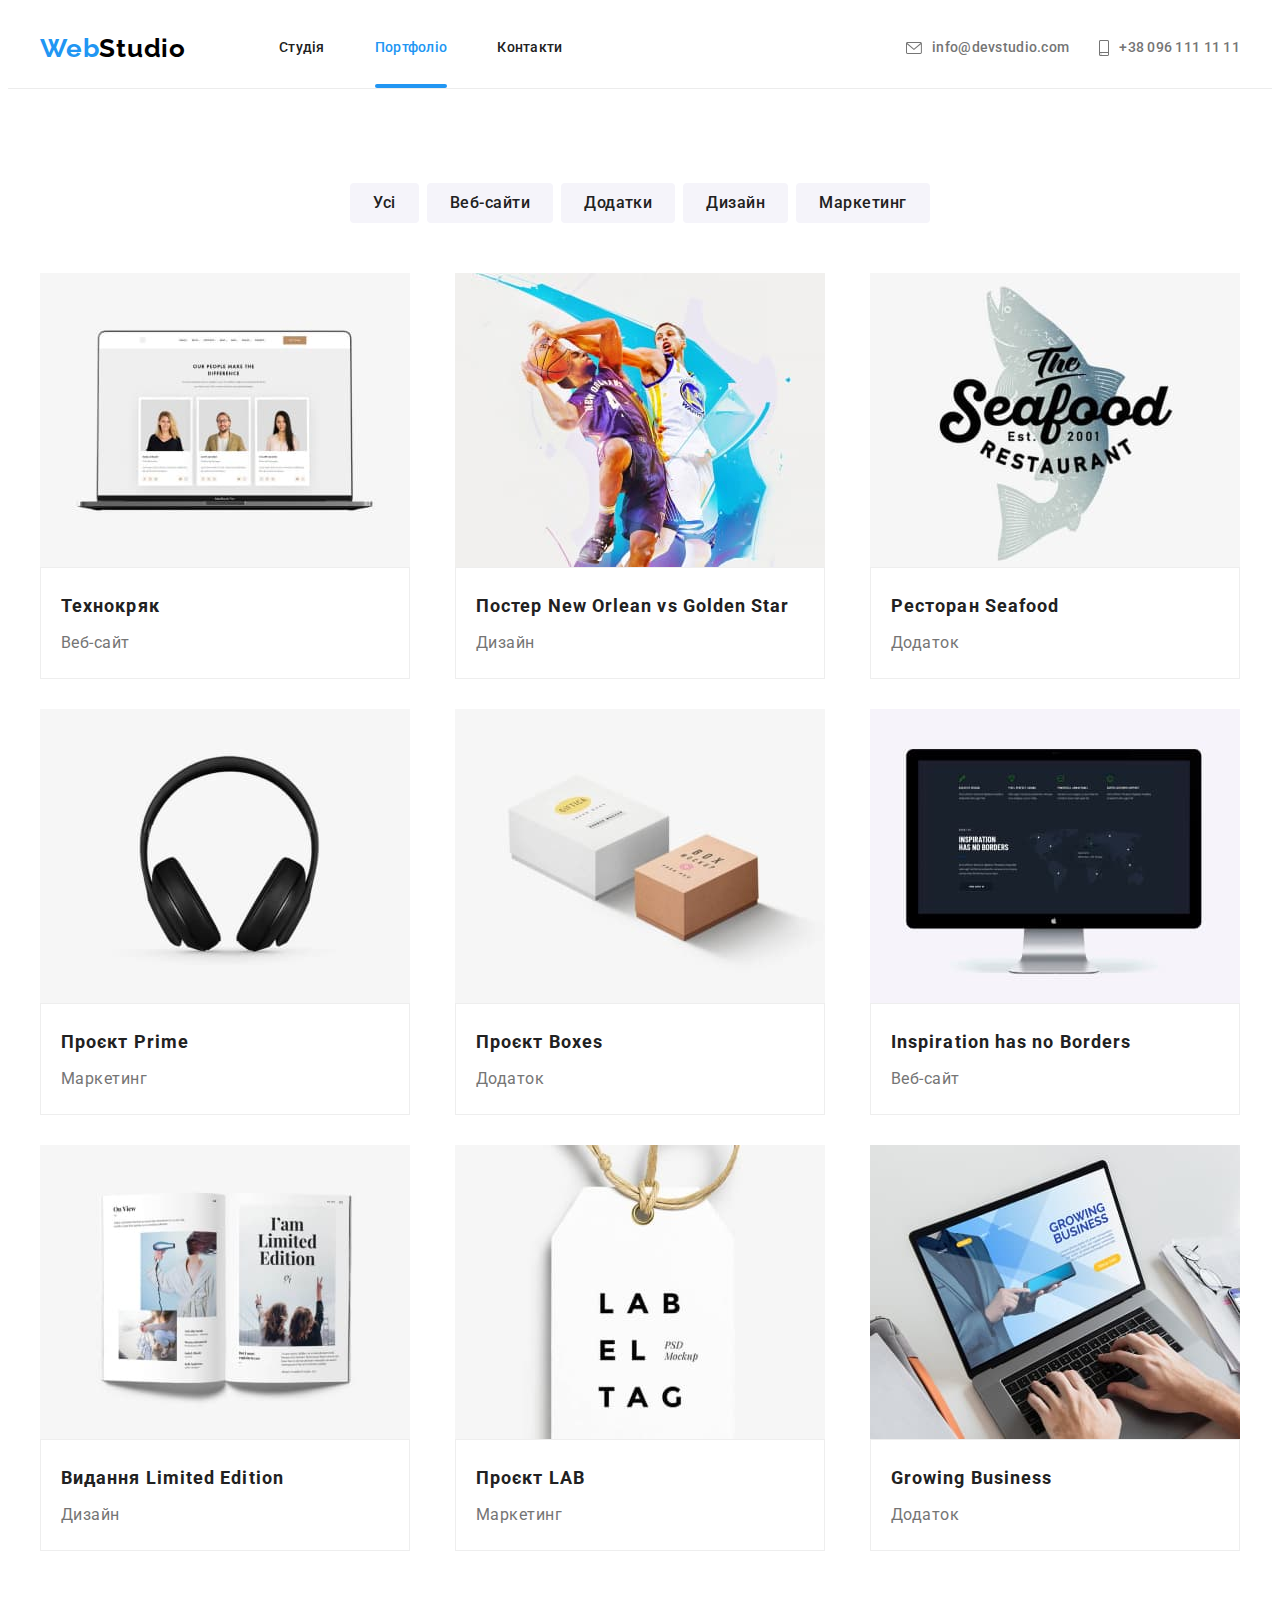
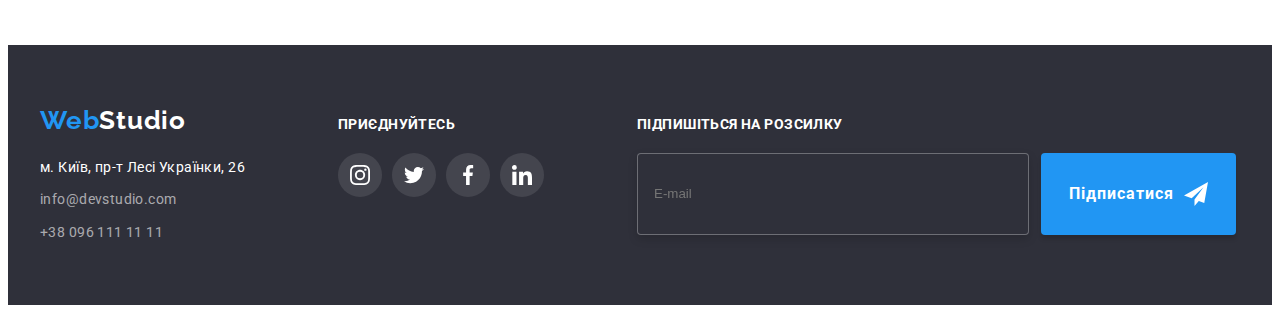
==== commit 2f538d83: "бем фініш" ====
--- a/portfolio.html
+++ b/portfolio.html
@@ -51,124 +51,124 @@
       </div>
     </header>
     <main>
-      <section class="section">
+      <section class="portfolio">
         <div class="container">
           <h1 class="visually-hidden">Портфоліо</h1>
           <h2 class="visually-hidden">Фільтр</h2>
           <ul class="filter">
-            <li class="filter-liste"><button type="button" class="button">Усі</button></li>
-            <li class="filter-liste"><button type="button" class="button">Веб-сайти</button></li>
-            <li class="filter-liste"><button type="button" class="button">Додатки</button></li>
-            <li class="filter-liste"><button type="button" class="button">Дизайн</button></li>
-            <li class="filter-liste"><button type="button" class="button">Маркетинг</button></li>
+            <li class="filter__item"><button type="button" class="filter__button">Усі</button></li>
+            <li class="filter__item"><button type="button" class="filter__button">Веб-сайти</button></li>
+            <li class="filter__item"><button type="button" class="filter__button">Додатки</button></li>
+            <li class="filter__item"><button type="button" class="filter__button">Дизайн</button></li>
+            <li class="filter__item"><button type="button" class="filter__button">Маркетинг</button></li>
           </ul>
           <h2 class="visually-hidden">Список робіт</h2>
-          <ul class="list-work">
-            <li class="portfolio-item">
-              <div class="card-thumb">
+          <ul class="portfolio__list-work">
+            <li class="portfolio__item">
+              <div class="portfolio__card">
                  <img src="./images/project1.jpg" alt="Макбук із зображенням трьох людей" width="370" />
-              <div class="card-overlay">           
-              <p class="text-overlay">Ресурс пропонує комплексні пропозиції з різним рівнем функціоналу та сервісів. Все це дозволить відвідувачу отримати вичерпні відомості про компанію чи приватну особу.</p>
-              </div>
-              </div>
-              <div class="container-work">
-                <h3 class="title-list">Технокряк</h3>
+              <div class="portfolio__card-overlay">           
+              <p class="portfolio__text-overlay">Ресурс пропонує комплексні пропозиції з різним рівнем функціоналу та сервісів. Все це дозволить відвідувачу отримати вичерпні відомості про компанію чи приватну особу.</p>
+              </div>
+              </div>
+              <div class="portfolio__container-work">
+                <h3 class="portfolio__title-list">Технокряк</h3>
                 <p>Веб-сайт</p>
               </div>
             </li>
-            <li class="portfolio-item">
-              <div class="card-thumb">
+            <li class="portfolio__item">
+              <div class="portfolio__card">
                  <img src="./images/project2.jpg" alt="Два баскетболіста з м'ячем" width="370" />
-              <div class="card-overlay">           
-              <p class="text-overlay">Ресурс пропонує комплексні пропозиції з різним рівнем функціоналу та сервісів. Все це дозволить відвідувачу отримати вичерпні відомості про компанію чи приватну особу.</p>
-              </div>
-              </div>
-              <div class="container-work">
-                <h3 class="title-list">Постер New Orlean vs Golden Star</h3>
+              <div class="portfolio__card-overlay">           
+              <p class="portfolio__text-overlay">Ресурс пропонує комплексні пропозиції з різним рівнем функціоналу та сервісів. Все це дозволить відвідувачу отримати вичерпні відомості про компанію чи приватну особу.</p>
+              </div>
+              </div>
+              <div class="portfolio__container-work">
+                <h3 class="portfolio__title-list">Постер New Orlean vs Golden Star</h3>
                 <p>Дизайн</p>
               </div>
             </li>
-            <li class="portfolio-item">
-              <div class="card-thumb">
+            <li class="portfolio__item">
+              <div class="portfolio__card">
                   <img src="./images/project3.jpg" alt="Логотип ресторану" width="370" />
-              <div class="card-overlay">           
-              <p class="text-overlay">Ресурс пропонує комплексні пропозиції з різним рівнем функціоналу та сервісів. Все це дозволить відвідувачу отримати вичерпні відомості про компанію чи приватну особу.</p>
-              </div>
-              </div>
-              <div class="container-work">
-                <h3 class="title-list">Ресторан Seafood</h3>
+              <div class="portfolio__card-overlay">           
+              <p class="portfolio__text-overlay">Ресурс пропонує комплексні пропозиції з різним рівнем функціоналу та сервісів. Все це дозволить відвідувачу отримати вичерпні відомості про компанію чи приватну особу.</p>
+              </div>
+              </div>
+              <div class="portfolio__container-work">
+                <h3 class="portfolio__title-list">Ресторан Seafood</h3>
                 <p>Додаток</p>
               </div>
             </li>
-            <li class="portfolio-item">
-              <div class="card-thumb">
+            <li class="portfolio__item">
+              <div class="portfolio__card">
                   <img src="./images/project4.jpg" alt="Чорні навушники" width="370" />
-              <div class="card-overlay">           
-              <p class="text-overlay">Ресурс пропонує комплексні пропозиції з різним рівнем функціоналу та сервісів. Все це дозволить відвідувачу отримати вичерпні відомості про компанію чи приватну особу.</p>
-              </div>
-              </div>
-              <div class="container-work">
-                <h3 class="title-list">Проєкт Prime</h3>
+              <div class="portfolio__card-overlay">           
+              <p class="portfolio__text-overlay">Ресурс пропонує комплексні пропозиції з різним рівнем функціоналу та сервісів. Все це дозволить відвідувачу отримати вичерпні відомості про компанію чи приватну особу.</p>
+              </div>
+              </div>
+              <div class="portfolio__container-work">
+                <h3 class="portfolio__title-list">Проєкт Prime</h3>
                 <p>Маркетинг</p>
               </div>
             </li>
-            <li class="portfolio-item">
-              <div class="card-thumb">
+            <li class="portfolio__item">
+              <div class="portfolio__card">
                  <img src="./images/project5.jpg" alt="Дві картонні коробки" width="370" />
-              <div class="card-overlay">           
-              <p class="text-overlay">Ресурс пропонує комплексні пропозиції з різним рівнем функціоналу та сервісів. Все це дозволить відвідувачу отримати вичерпні відомості про компанію чи приватну особу.</p>
-              </div>
-              </div>
-              <div class="container-work">
-                <h3 class="title-list">Проєкт Boxes</h3>
+              <div class="portfolio__card-overlay">           
+              <p class="portfolio__text-overlay">Ресурс пропонує комплексні пропозиції з різним рівнем функціоналу та сервісів. Все це дозволить відвідувачу отримати вичерпні відомості про компанію чи приватну особу.</p>
+              </div>
+              </div>
+              <div class="portfolio__container-work">
+                <h3 class="portfolio__title-list">Проєкт Boxes</h3>
                 <p>Додаток</p>
               </div>
             </li>
-            <li class="portfolio-item">
-              <div class="card-thumb">
+            <li class="portfolio__item">
+              <div class="portfolio__card">
                   <img src="./images/project6.jpg" alt="Монітор із зображенням сайту" width="370" />
-              <div class="card-overlay">           
-              <p class="text-overlay">Ресурс пропонує комплексні пропозиції з різним рівнем функціоналу та сервісів. Все це дозволить відвідувачу отримати вичерпні відомості про компанію чи приватну особу.</p>
-              </div>
-              </div>
-              <div class="container-work">
-                <h3 class="title-list">Inspiration has no Borders</h3>
+              <div class="portfolio__card-overlay">           
+              <p class="portfolio__text-overlay">Ресурс пропонує комплексні пропозиції з різним рівнем функціоналу та сервісів. Все це дозволить відвідувачу отримати вичерпні відомості про компанію чи приватну особу.</p>
+              </div>
+              </div>
+              <div class="portfolio__container-work">
+                <h3 class="portfolio__title-list">Inspiration has no Borders</h3>
                 <p>Веб-сайт</p>
               </div>
             </li>
-            <li class="portfolio-item">
-              <div class="card-thumb">
+            <li class="portfolio__item">
+              <div class="portfolio__card">
                    <img src="./images/project7.jpg" alt="Глянцевий журнал" width="370" />
-              <div class="card-overlay">           
-              <p class="text-overlay">Ресурс пропонує комплексні пропозиції з різним рівнем функціоналу та сервісів. Все це дозволить відвідувачу отримати вичерпні відомості про компанію чи приватну особу.</p>
-              </div>
-              </div>
-              <div class="container-work">
-                <h3 class="title-list">Видання Limited Edition</h3>
+              <div class="portfolio__card-overlay">           
+              <p class="portfolio__text-overlay">Ресурс пропонує комплексні пропозиції з різним рівнем функціоналу та сервісів. Все це дозволить відвідувачу отримати вичерпні відомості про компанію чи приватну особу.</p>
+              </div>
+              </div>
+              <div class="portfolio__container-work">
+                <h3 class="portfolio__title-list">Видання Limited Edition</h3>
                 <p>Дизайн</p>
               </div>
             </li>
-            <li class="portfolio-item">
-              <div class="card-thumb">
+            <li class="portfolio__item">
+              <div class="portfolio__card">
                   <img src="./images/project8.jpg" alt="Бірка" width="370" />
-              <div class="card-overlay">           
-              <p class="text-overlay">Ресурс пропонує комплексні пропозиції з різним рівнем функціоналу та сервісів. Все це дозволить відвідувачу отримати вичерпні відомості про компанію чи приватну особу.</p>
-              </div>
-              </div>
-              <div class="container-work">
-                <h3 class="title-list">Проєкт LAB</h3>
+              <div class="portfolio__card-overlay">           
+              <p class="portfolio__text-overlay">Ресурс пропонує комплексні пропозиції з різним рівнем функціоналу та сервісів. Все це дозволить відвідувачу отримати вичерпні відомості про компанію чи приватну особу.</p>
+              </div>
+              </div>
+              <div class="portfolio__container-work">
+                <h3 class="portfolio__title-list">Проєкт LAB</h3>
                 <p>Маркетинг</p>
               </div>
             </li>
-            <li class="portfolio-item">
-              <div class="card-thumb">
+            <li class="portfolio__item">
+              <div class="portfolio__card">
                   <img src="./images/project9.jpg" alt="Людина працює за ноутбуком" width="370" />
-              <div class="card-overlay">           
-              <p class="text-overlay">Ресурс пропонує комплексні пропозиції з різним рівнем функціоналу та сервісів. Все це дозволить відвідувачу отримати вичерпні відомості про компанію чи приватну особу.</p>
-              </div>
-              </div>
-              <div class="container-work">
-                <h3 class="title-list">Growing Business</h3>
+              <div class="portfolio__card-overlay">           
+              <p class="portfolio__text-overlay">Ресурс пропонує комплексні пропозиції з різним рівнем функціоналу та сервісів. Все це дозволить відвідувачу отримати вичерпні відомості про компанію чи приватну особу.</p>
+              </div>
+              </div>
+              <div class="portfolio__container-work">
+                <h3 class="portfolio__title-list">Growing Business</h3>
                 <p>Додаток</p>
               </div>
             </li>
@@ -176,63 +176,63 @@
         </div>
       </section>
     </main>
-    <footer>
+    <footer class="footer">
       <div class="container">
-        <div class="section-footer">
-        <div class="section-address">
-          <a href="./index.html" lang="en" class="logo-footer"
-            >Web<span class="logo-white">Studio</span></a
+        <div class="footer__section">
+        <div class="footer__address">
+          <a class="logo" href="./index.html" lang="en"
+            >Web<span class="logo__footer">Studio</span></a
           >
           <address class="address">
             <ul>
-              <li class="link-footer">
+              <li class="address__item">
                 <a
-                  class="map"
+                  class="address__map"
                   href="https://goo.gl/maps/W8Mo3k8APGKfxBTi7"
                   target="_blank"
                   rel="noopener noreferrer nofollow"
                 >
-                  <span class="contact-footer-map">м. Київ, пр-т Лесі Українки, 26</span></a
+                  <span class="address__link-map">м. Київ, пр-т Лесі Українки, 26</span></a
                 >
               </li>
-              <li class="link-footer">
-                <a href="mailto:info@devstudio.com" lang="en" class="contact-footer"
+              <li class="address__item">
+                <a href="mailto:info@devstudio.com" lang="en" class="address__link"
                   >info@devstudio.com</a
                 >
               </li>
-              <li class="link-footer">
-                <a href="tel:+380961111111" class="contact-footer">+38 096 111 11 11</a>
+              <li class="address__item">
+                <a href="tel:+380961111111" class="address__link">+38 096 111 11 11</a>
               </li>
             </ul>
           </address>
         </div>
-        <div class="section-net-link">
-          <h2 class="footer-titel">Приєднуйтесь</h2>
-          <ul class="footer-net-list">
-            <li class="footer-net-item">
-              <a href="" class="footer-net-link">
-                <svg class="footer-net-icon" width="20" height="20">
+        <div class="footer__net-section">
+          <h2 class="footer__titel">Приєднуйтесь</h2>
+          <ul class="footer__net-list">
+            <li class="footer__net-item">
+              <a href="" class="footer__net-link">
+                <svg class="footer__net-icon" width="20" height="20">
                   <use href="./images/icons.svg#icon-instagram"></use>
                 </svg>
               </a>
             </li>
-            <li class="footer-net-item">
-              <a href="" class="footer-net-link">
-                <svg class="footer-net-icon" width="20" height="20">
+            <li class="footer__net-item">
+              <a href="" class="footer__net-link">
+                <svg class="footer__net-icon" width="20" height="20">
                   <use href="./images/icons.svg#icon-twitter"></use>
                 </svg>
               </a>
             </li>
-            <li class="footer-net-item">
-              <a href="" class="footer-net-link">
-                <svg class="footer-net-icon" width="20" height="20">
+            <li class="footer__net-item">
+              <a href="" class="footer__net-link">
+                <svg class="footer__net-icon" width="20" height="20">
                   <use href="./images/icons.svg#icon-facebook"></use>
                 </svg>
               </a>
             </li>
-            <li class="footer-net-item">
-              <a href="" class="footer-net-link">
-                <svg class="footer-net-icon" width="20" height="20">
+            <li class="footer__net-item">
+              <a href="" class="footer__net-link">
+                <svg class="footer__net-icon" width="20" height="20">
                   <use href="./images/icons.svg#icon-linkedin"></use>
                 </svg>
               </a>
@@ -240,14 +240,14 @@
           </ul>
         </div>
 
-        <div class="form-box">
-          <h3 class="footer-titel">Підпишіться на розсилку</h3>
-          <form name="footer-form">
-            <div class="footer-subscribe">
-              <input class="footer-input" type="email" name="person-mail" placeholder="E-mail">      
-              <button type="submit" class="form-footer-button">
+        <div class="footer__form-box">
+          <h3 class="footer__titel">Підпишіться на розсилку</h3>
+          <form name="footer__form">
+            <div class="footer__subscribe">
+              <input class="footer__input" type="email" name="person-mail" placeholder="E-mail">      
+              <button type="submit" class="footer__button">
                 Підписатися
-                <svg class="icon-send" width="24" height="24">
+                <svg class="footer__icon-send" width="24" height="24">
                   <use href="./images/icons.svg#icon-icon-send"></use>
                 </svg>
               </button>
--- a/css/styles.css
+++ b/css/styles.css
@@ -30,10 +30,11 @@
     margin: 0 auto;
     padding: 0 15px;
 }
-.section,
+
 .team,
 .work,
-.clients {
+.clients,
+.portfolio {
 padding: 94px 0;
 }
 .preference{
@@ -414,13 +415,14 @@
     color: var(--accent-text-color);
 }
 
-.footer__net-link {
+.footer__net-list {
     display: flex;
     justify-content: center;
     gap: 10px;
 }
 
 .footer__titel {
+    font-weight: 700;
     font-size: 14px;
     line-height: 1.14;
     letter-spacing: 0.03em;
@@ -457,19 +459,19 @@
     background-color: var(--accent-text-color);
 }
 
-.form-box {
+.footer__form-box {
     display: flex;
     flex-direction: column;
     margin: right auto;
 }
 
-.footer-subscribe {
+.footer__subscribe {
     display: flex;
     justify-content: center;
     gap: 12px;
 }
 
-.footer-input {
+.footer__input {
     width: 358px;
     height: 50px;
     border: 1px solid rgba(255, 255, 255, 0.3);
@@ -481,7 +483,7 @@
     outline: none;
 }
 
-.form-footer-button {
+.footer__button {
     display: flex;
     align-items: center;
     gap: 10px;
@@ -536,9 +538,8 @@
     border-radius: 4px;
 }
 
-/* form */
-
-.modal-title {
+
+.modal__title {
     font-weight: 700;
     font-size: 20px;
     line-height: 1.15;
@@ -551,7 +552,7 @@
 
 }
 
-.close-button {
+.modal__close-button {
     position: absolute;
     top: 8px;
     right: 8px;
@@ -566,11 +567,13 @@
     cursor: pointer;
 }
 
-.close-button:hover .close-icon {
+.modal__close-button:hover .modal__close-icon {
     fill: var(--accent-text-color);
 }
 
-.form-label {
+/* form */
+
+.form__label {
     display: block;
     font-size: 12px;
     line-height: 1.17;
@@ -578,12 +581,12 @@
     margin-bottom: 4px;
 }
 
-.form-control {
+.form__control {
     position: relative;
     margin-bottom: 10px;
 }
 
-.form-input {
+.form__input {
     width: 100%;
     height: 40px;
     padding: 11px 12px 11px 42px;
@@ -593,12 +596,12 @@
     cursor: pointer;
 }
 
-.form-input:hover,
-.form-input:focus {
+.form__input:hover,
+.form__input:focus {
     border-color: var(--accent-text-color);
 }
 
-.form-icon {
+.form__icon {
     position: absolute;
     left: 12px;
     top: 50%;
@@ -606,12 +609,12 @@
     fill: var(--title-text-color);
 }
 
-.form-input:hover+.form-icon,
-.form-input:focus+.form-icon {
+.form__input:hover+.form__icon,
+.form__input:focus+.form__icon {
     fill: var(--accent-text-color);
 }
 
-.form-textarea {
+.form__textarea {
     width: 100%;
     height: 120px;
     padding: 12px 16px;
@@ -623,12 +626,12 @@
     cursor: pointer;
 }
 
-.form-textarea:hover,
-.form-textarea:focus {
+.form__textarea:hover,
+.form__textarea:focus {
     fill: var(--accent-text-color);
 }
 
-.checkbox-control {
+.form__checkbox-control {
     position: relative;
     display: flex;
     align-items: center;
@@ -636,24 +639,24 @@
     margin-bottom: 30px;
 }
 
-.terms-contract {
+.form__terms-contract {
     color: var(--accent-text-color);
 }
 
-.checkbox-input {
+.form__checkbox-input {
     appearance: none;
     -webkit-appearance: none;
     -moz-appearance: none;
 }
 
-.checkbox-label {
+.form__checkbox-label {
     display: block;
     margin-left: 8px;
     font-size: 14px;
     line-height: 1.71;
 }
 
-.icon-check {
+.form__icon-check {
     position: absolute;
     top: 50%;
     left: 8px;
@@ -665,12 +668,12 @@
     transition: background-color 250ms cubic-bezier(0.4, 0, 0.2, 1);
 }
 
-.checkbox-input:checked+.icon-check {
+.form__checkbox-input:checked+.form__icon-check {
     background-color: var(--accent-text-color);
     border: 0;
 }
 
-.form-button {
+.form__button {
     display: block;
     margin: 0 auto;
     padding: 10px 52px;
@@ -697,10 +700,10 @@
     justify-content: center;
     margin-bottom: 50px;
 }
-.filter-liste:not(:last-child) {
+.filter__item:not(:last-child) {
     margin-right: 8px;
 }
-.button {
+.filter__button {
     font-family: 'Roboto', sans-serif;
     color: var(--title-text-color);
     background-color: var(--tertiary-white-color);
@@ -717,33 +720,35 @@
     transition-duration: 250ms;
     transition-timing-function: cubic-bezier(0.4, 0, 0.2, 1);
 }
-.filter .button:hover,
-.filter .button:focus {
+.filter__button:hover,
+.filter__button:focus {
     color: var(--primary-white-color);
     background-color: var(--accent-text-color);
     box-shadow: 0px 3px 1px rgba(0, 0, 0, 0.1), 0px 1px 2px rgba(0, 0, 0, 0.08), 0px 2px 2px rgba(0, 0, 0, 0.12);
 }
-.list-work{
+
+
+.portfolio__list-work{
     display: flex;
     justify-content: space-between;
     flex-wrap: wrap;
     gap: 30px;
 }
-.list-work {
+.portfolio__list-work {
     font-size: 16px;
     line-height: 1.87;
 }
 
-.card-thumb {
+.portfolio__card {
     position: relative;
     overflow: hidden;
 }
-.card-thumb:hover .card-overlay,
-.card-thumb:focus .card-overlay{
+.portfolio__card:hover .portfolio__card-overlay,
+.portfolio__card:focus .portfolio__card-overlay{
     opacity: 1;
     transform: translateY(0);
 }
-.card-overlay {
+.portfolio__card-overlay {
     position: absolute;
     top: 0;
     left: 0;
@@ -757,7 +762,7 @@
     opacity 250ms cubic-bezier(0.4, 0, 0.2, 1);
 }
 
-.text-overlay {
+.portfolio__text-overlay {
     padding: 63px 24px;
     font-weight: 400;
     font-size: 18px;
@@ -767,21 +772,21 @@
     
 }
 
-.container-work {
+.portfolio__container-work {
     padding: 20px;
     background: var(--primary-white-color);
     border: 1px solid #EEEEEE;
 }
-.portfolio-item{
+.portfolio__item{
     transition-property: box-shadow;
     transition-duration: 250ms;
     transition-timing-function: cubic-bezier(0.4, 0, 0.2, 1);
     cursor: pointer;
 }
-.portfolio-item:hover{
+.portfolio__item:hover{
     box-shadow: 0px 1px 1px rgba(0, 0, 0, 0.12), 0px 4px 4px rgba(0, 0, 0, 0.06), 1px 4px 6px rgba(0, 0, 0, 0.16);
 }
-.title-list {
+.portfolio__title-list {
     color: var(--title-text-color);
     font-weight: 700;
     font-size: 18px;
